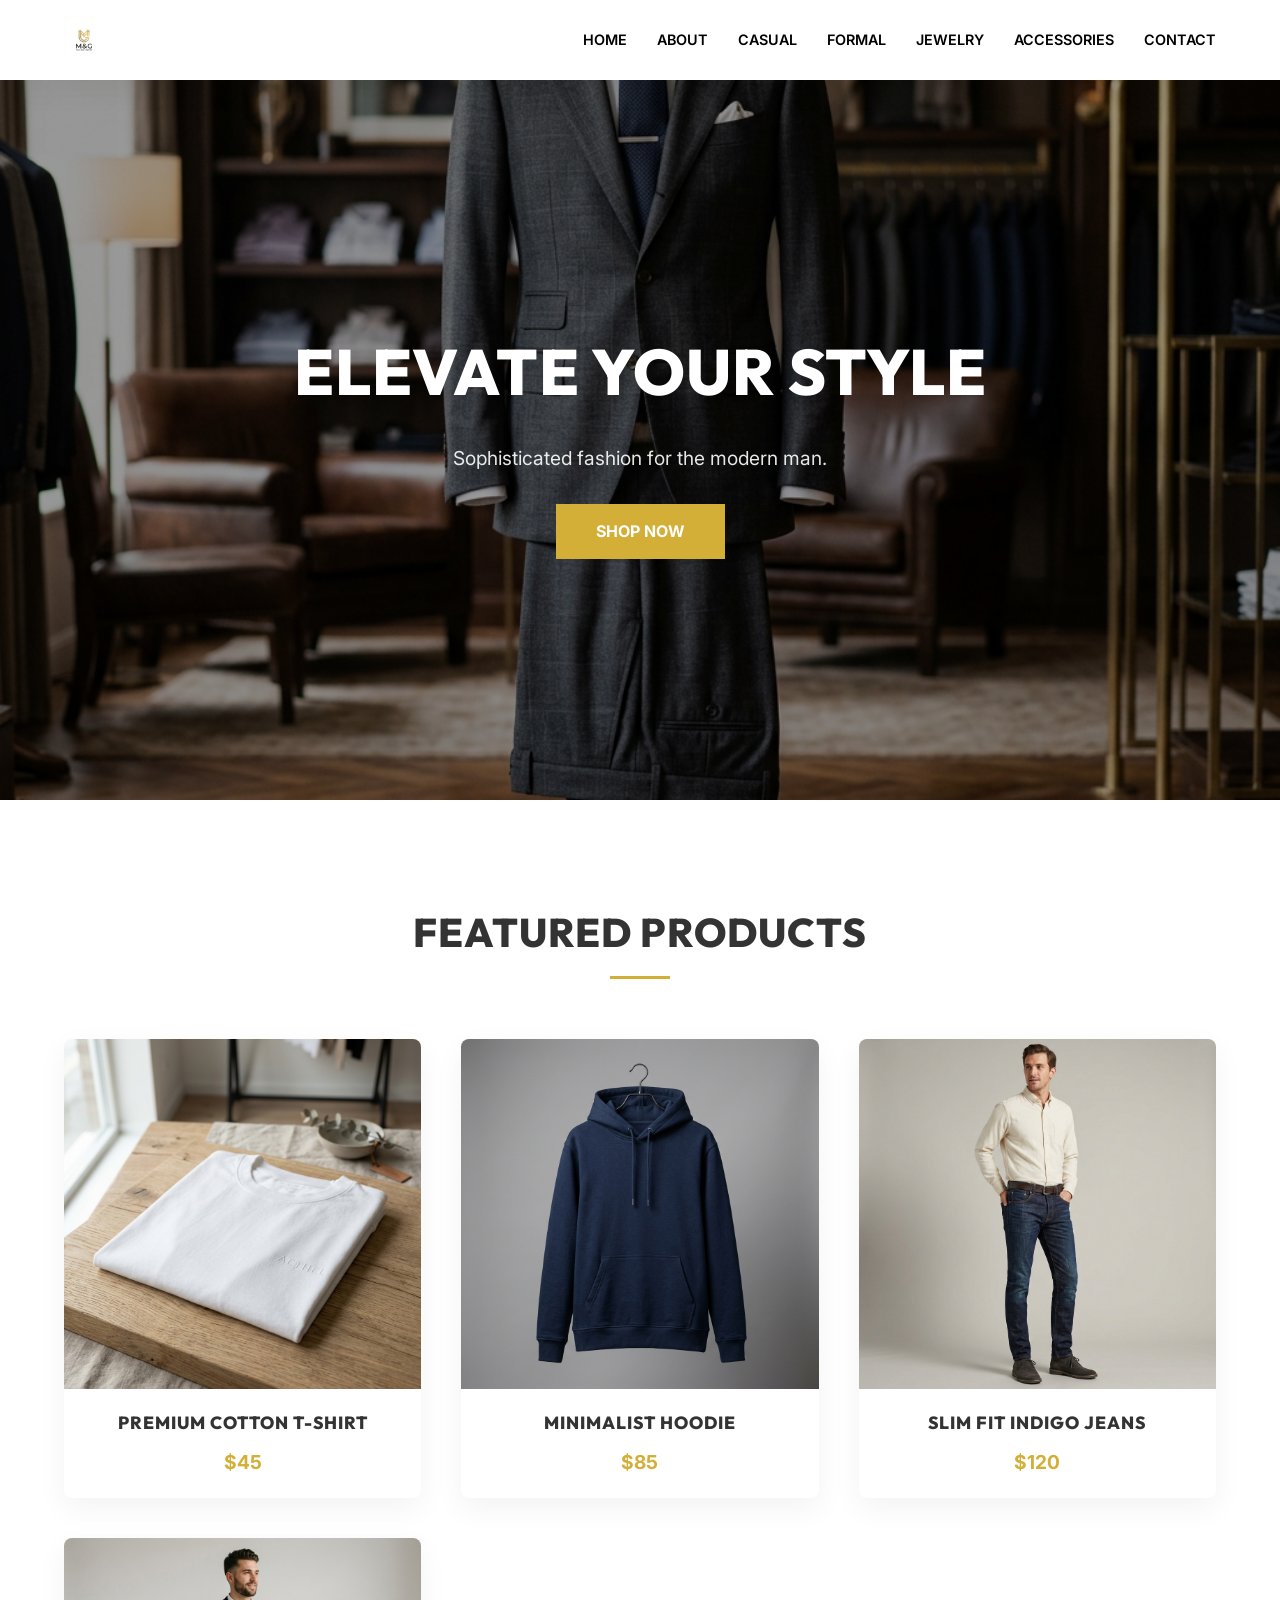
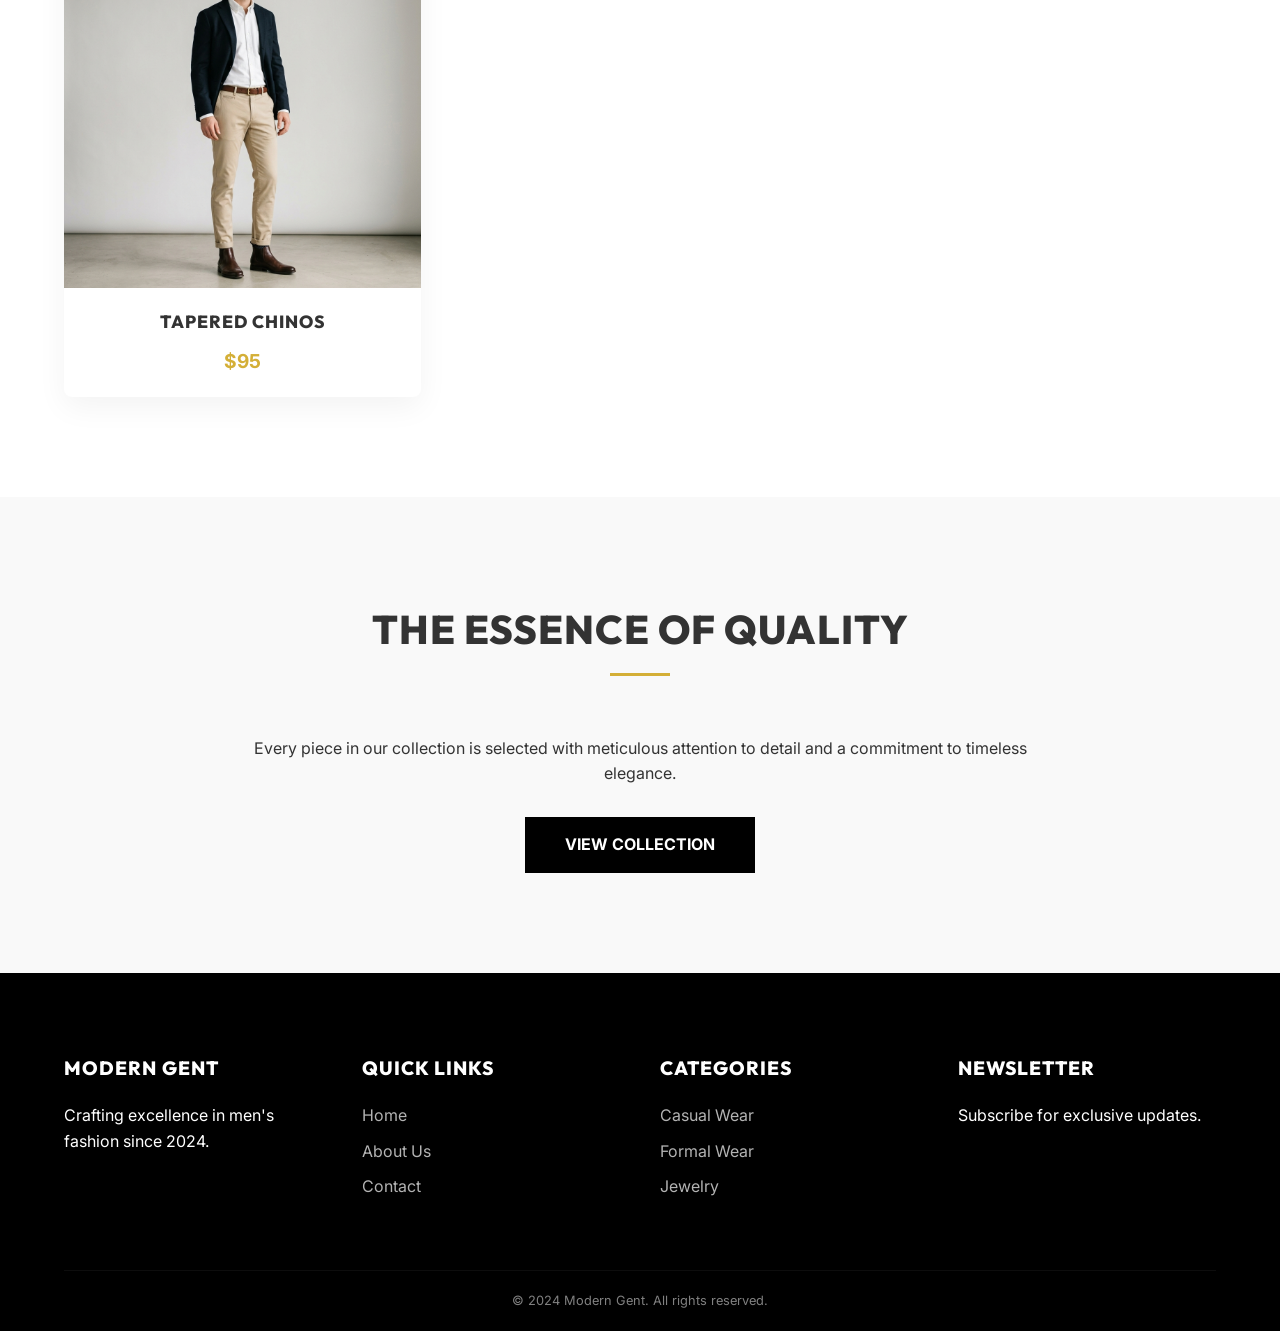
==== index.html @ 3066202d "Add files via upload" ====
<!DOCTYPE html>
<html lang="en">
<head>
    <meta charset="UTF-8">
    <meta name="viewport" content="width=device-width, initial-scale=1.0">
    <title>Modern Gent | Premium Men's Fashion</title>
    <meta name="description" content="Discover the finest collection of men's clothing, from casual wear to formal suits and luxury accessories.">
    <link rel="stylesheet" href="styles.css">
</head>
<body>
    <header>
        <div class="logo">
            <a href="index.html"><img src="public/images/logo.png" alt="Modern Gent"></a>
        </div>
        <nav>
            <ul>
                <li><a href="index.html">Home</a></li>
                <li><a href="about.html">About</a></li>
                <li><a href="casual.html">Casual</a></li>
                <li><a href="formal.html">Formal</a></li>
                <li><a href="jewelry.html">Jewelry</a></li>
                <li><a href="others.html">Accessories</a></li>
                <li><a href="contact.html">Contact</a></li>
            </ul>
        </nav>
    </header>

    <main>
        <section class="hero">
            <div class="hero-content">
                <h1>Elevate Your Style</h1>
                <p>Sophisticated fashion for the modern man.</p>
                <a href="casual.html" class="btn">Shop Now</a>
            </div>
        </section>

        <section id="featured">
            <div class="section-title">
                <h2>Featured Products</h2>
            </div>
            <div id="featured-products" class="product-grid">
                <!-- Products will be injected by app.js -->
            </div>
        </section>

        <section id="banner" style="background: var(--bg-alt); text-align: center;">
            <div class="section-title">
                <h2>The Essence of Quality</h2>
            </div>
            <p style="max-width: 800px; margin: 0 auto 30px;">Every piece in our collection is selected with meticulous attention to detail and a commitment to timeless elegance.</p>
            <a href="formal.html" class="btn" style="background: var(--primary);">View Collection</a>
        </section>
    </main>

    <footer>
        <div class="footer-grid">
            <div class="footer-col">
                <h4>Modern Gent</h4>
                <p>Crafting excellence in men's fashion since 2024.</p>
            </div>
            <div class="footer-col">
                <h4>Quick Links</h4>
                <ul>
                    <li><a href="index.html">Home</a></li>
                    <li><a href="about.html">About Us</a></li>
                    <li><a href="contact.html">Contact</a></li>
                </ul>
            </div>
            <div class="footer-col">
                <h4>Categories</h4>
                <ul>
                    <li><a href="casual.html">Casual Wear</a></li>
                    <li><a href="formal.html">Formal Wear</a></li>
                    <li><a href="jewelry.html">Jewelry</a></li>
                </ul>
            </div>
            <div class="footer-col">
                <h4>Newsletter</h4>
                <p>Subscribe for exclusive updates.</p>
            </div>
        </div>
        <div class="footer-bottom">
            <p>&copy; 2024 Modern Gent. All rights reserved.</p>
        </div>
    </footer>

    <script src="data.js"></script>
    <script src="app.js"></script>
</body>
</html>
---- styles.css ----
@import url('https://fonts.googleapis.com/css2?family=Inter:wght@300;400;600;700&family=Outfit:wght@300;400;600;800&display=swap');

:root {
    --primary: #000000;
    --secondary: #1a1a1a;
    --accent: #d4af37; /* Gold */
    --text: #333333;
    --text-light: #666666;
    --bg: #ffffff;
    --bg-alt: #f9f9f9;
    --white: #ffffff;
    --glass: rgba(255, 255, 255, 0.8);
    --shadow: 0 10px 30px rgba(0, 0, 0, 0.05);
    --transition: all 0.3s cubic-bezier(0.4, 0, 0.2, 1);
}

* {
    margin: 0;
    padding: 0;
    box-sizing: border-box;
}

body {
    font-family: 'Inter', sans-serif;
    color: var(--text);
    background-color: var(--bg);
    line-height: 1.6;
    overflow-x: hidden;
}

h1, h2, h3, h4 {
    font-family: 'Outfit', sans-serif;
    font-weight: 800;
    text-transform: uppercase;
    letter-spacing: 1px;
}

a {
    text-decoration: none;
    color: inherit;
    transition: var(--transition);
}

ul {
    list-style: none;
}

img {
    max-width: 100%;
    display: block;
}

/* Header & Nav */
header {
    position: fixed;
    top: 0;
    left: 0;
    width: 100%;
    padding: 20px 5%;
    display: flex;
    justify-content: space-between;
    align-items: center;
    background: var(--glass);
    backdrop-filter: blur(10px);
    z-index: 1000;
    box-shadow: var(--shadow);
}

.logo img {
    height: 40px;
}

nav ul {
    display: flex;
    gap: 30px;
}

nav ul li a {
    font-size: 0.9rem;
    font-weight: 600;
    text-transform: uppercase;
    color: var(--primary);
}

nav ul li a:hover {
    color: var(--accent);
}

/* Hero Section */
.hero {
    height: 80vh;
    display: flex;
    align-items: center;
    justify-content: center;
    text-align: center;
    background: linear-gradient(rgba(0,0,0,0.4), rgba(0,0,0,0.4)), url('public/images/formal_1.png');
    background-size: cover;
    background-position: center;
    color: var(--white);
    margin-top: 80px;
}

.hero-content h1 {
    font-size: 4rem;
    margin-bottom: 20px;
    animation: fadeInUp 1s ease;
}

.hero-content p {
    font-size: 1.2rem;
    margin-bottom: 30px;
    opacity: 0.9;
}

.btn {
    display: inline-block;
    padding: 15px 40px;
    background: var(--accent);
    color: var(--white);
    font-weight: 700;
    text-transform: uppercase;
    border-radius: 0;
    transition: var(--transition);
}

.btn:hover {
    background: var(--primary);
    transform: translateY(-5px);
}

/* Section Styling */
section {
    padding: 100px 5%;
}

.section-title {
    text-align: center;
    margin-bottom: 60px;
}

.section-title h2 {
    font-size: 2.5rem;
    position: relative;
    padding-bottom: 15px;
}

.section-title h2::after {
    content: '';
    position: absolute;
    bottom: 0;
    left: 50%;
    transform: translateX(-50%);
    width: 60px;
    height: 3px;
    background: var(--accent);
}

/* Grid Layouts */
.product-grid {
    display: grid;
    grid-template-columns: repeat(auto-fill, minmax(280px, 1fr));
    gap: 40px;
}

.product-card {
    background: var(--white);
    border-radius: 8px;
    overflow: hidden;
    box-shadow: var(--shadow);
    transition: var(--transition);
    position: relative;
}

.product-card:hover {
    transform: translateY(-10px);
}

.product-image {
    position: relative;
    overflow: hidden;
    height: 350px;
}

.product-image img {
    width: 100%;
    height: 100%;
    object-fit: cover;
    transition: var(--transition);
}

.product-card:hover .product-image img {
    transform: scale(1.1);
}

.product-info {
    padding: 20px;
    text-align: center;
}

.product-info h3 {
    font-size: 1.1rem;
    margin-bottom: 10px;
}

.product-info .price {
    font-weight: 700;
    color: var(--accent);
    font-size: 1.2rem;
}

/* About Page */
.about-container {
    display: flex;
    align-items: center;
    gap: 50px;
}

.about-text {
    flex: 1;
}

.about-image {
    flex: 1;
}

/* Contact Page */
.contact-container {
    max-width: 800px;
    margin: 0 auto;
}

.contact-form {
    display: flex;
    flex-direction: column;
    gap: 20px;
}

.contact-form input, .contact-form textarea {
    padding: 15px;
    border: 1px solid #ddd;
    font-family: inherit;
}

/* Product Detail Page */
.detail-container {
    display: flex;
    gap: 50px;
    padding-top: 150px;
}

.detail-image {
    flex: 1;
}

.detail-info {
    flex: 1;
}

.detail-info h1 {
    font-size: 3rem;
    margin-bottom: 20px;
}

.detail-info .price {
    font-size: 2rem;
    color: var(--accent);
    margin-bottom: 30px;
}

/* Footer */
footer {
    background: var(--primary);
    color: var(--white);
    padding: 80px 5% 20px;
}

.footer-grid {
    display: grid;
    grid-template-columns: repeat(auto-fit, minmax(200px, 1fr));
    gap: 40px;
    margin-bottom: 60px;
}

.footer-col h4 {
    margin-bottom: 20px;
    font-size: 1.2rem;
}

.footer-col ul li {
    margin-bottom: 10px;
    opacity: 0.7;
}

.footer-col ul li:hover {
    opacity: 1;
    color: var(--accent);
}

.footer-bottom {
    text-align: center;
    padding-top: 20px;
    border-top: 1px solid rgba(255,255,255,0.1);
    font-size: 0.8rem;
    opacity: 0.5;
}

/* Animations */
@keyframes fadeInUp {
    from {
        opacity: 0;
        transform: translateY(30px);
    }
    to {
        opacity: 1;
        transform: translateY(0);
    }
}

/* Mobile Responsive */
@media (max-width: 768px) {
    header {
        flex-direction: column;
        gap: 15px;
    }
    nav ul {
        gap: 15px;
        font-size: 0.7rem;
    }
    .hero-content h1 {
        font-size: 2.5rem;
    }
    .about-container, .detail-container {
        flex-direction: column;
    }
}
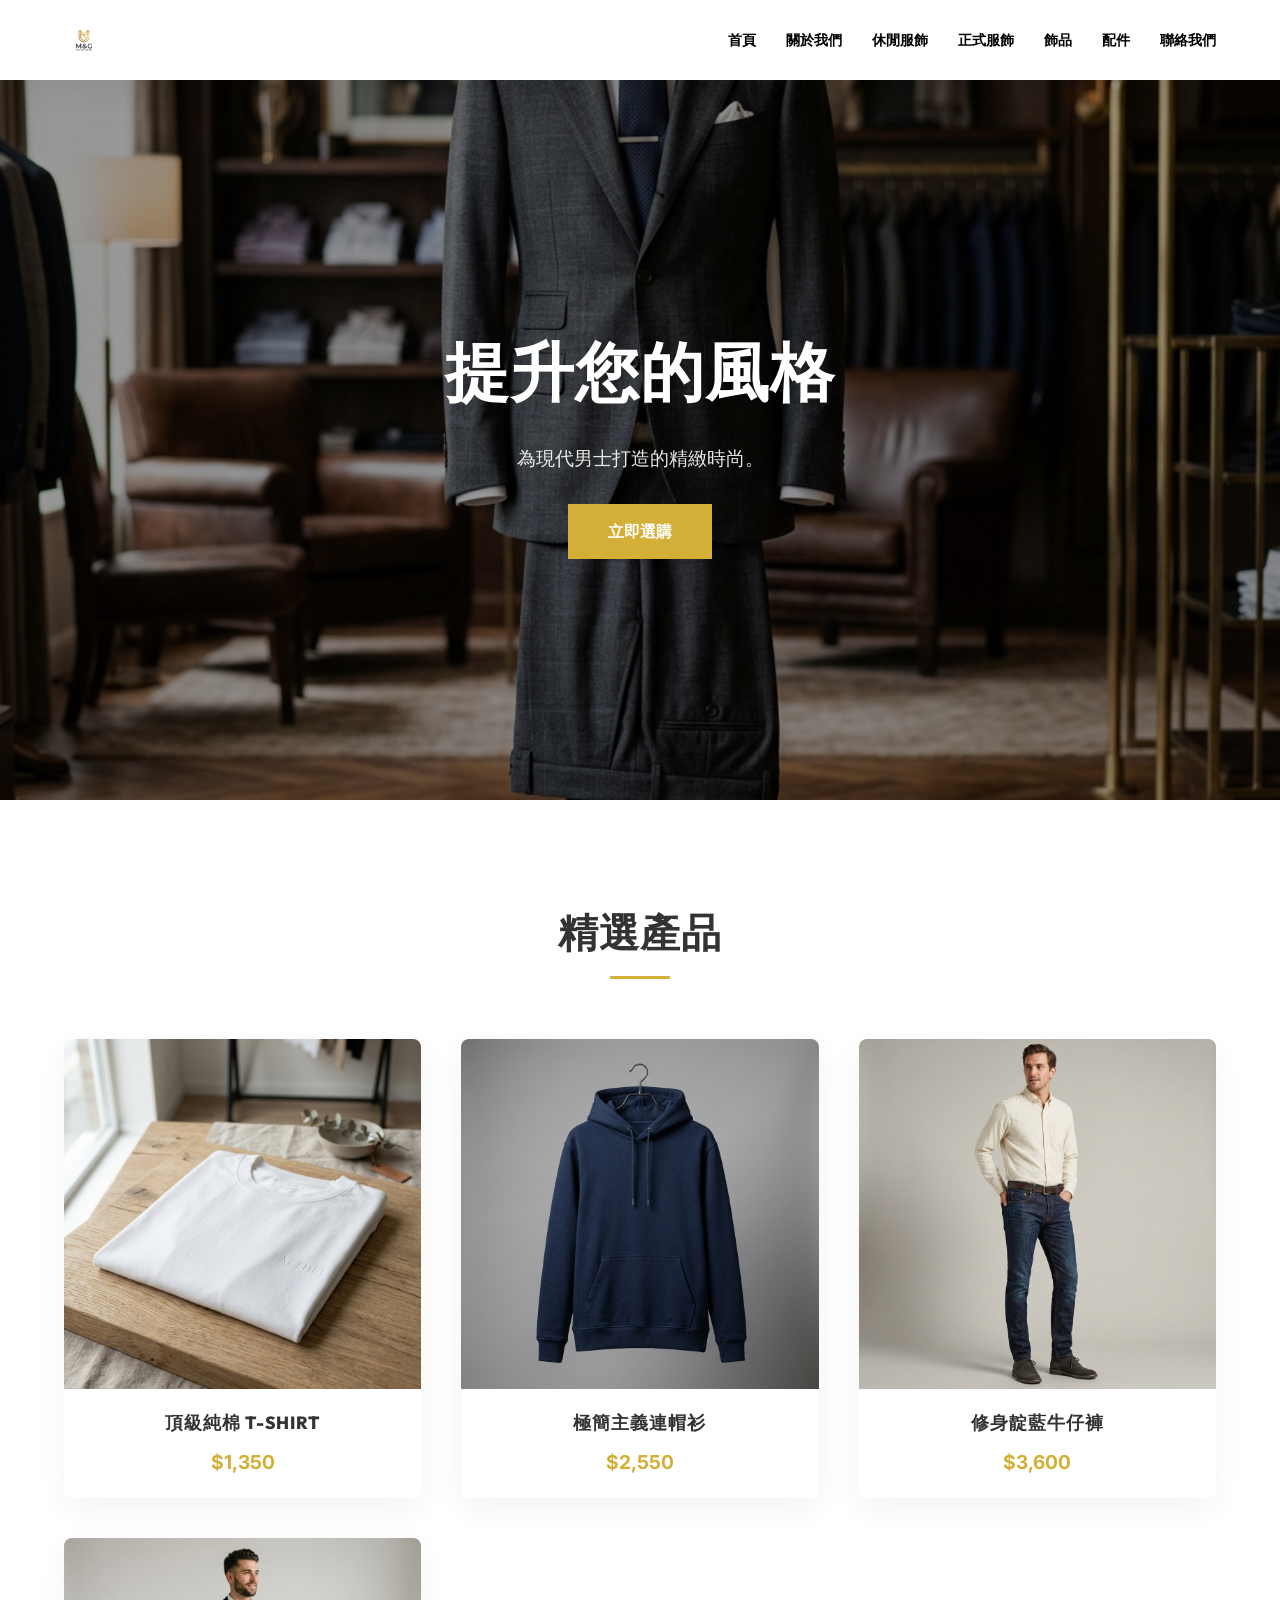
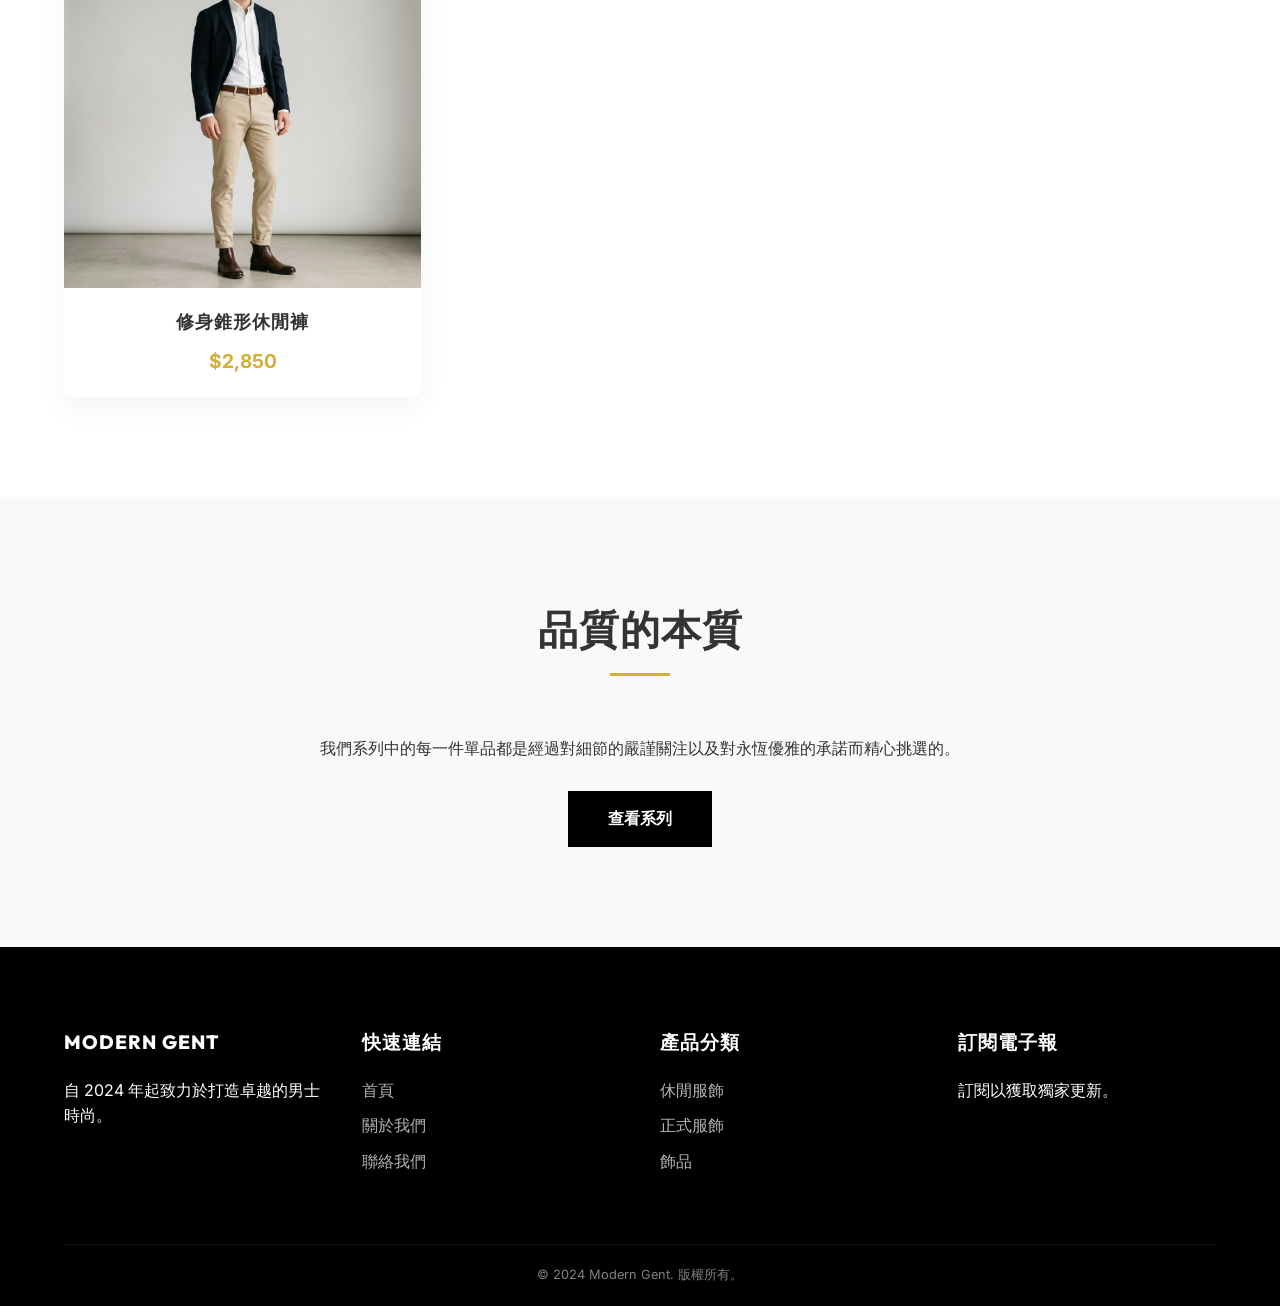
==== commit bd7841c6: "Add files via upload" ====
--- a/index.html
+++ b/index.html
@@ -14,13 +14,13 @@
         </div>
         <nav>
             <ul>
-                <li><a href="index.html">Home</a></li>
-                <li><a href="about.html">About</a></li>
-                <li><a href="casual.html">Casual</a></li>
-                <li><a href="formal.html">Formal</a></li>
-                <li><a href="jewelry.html">Jewelry</a></li>
-                <li><a href="others.html">Accessories</a></li>
-                <li><a href="contact.html">Contact</a></li>
+                <li><a href="index.html">首頁</a></li>
+                <li><a href="about.html">關於我們</a></li>
+                <li><a href="casual.html">休閒服飾</a></li>
+                <li><a href="formal.html">正式服飾</a></li>
+                <li><a href="jewelry.html">飾品</a></li>
+                <li><a href="others.html">配件</a></li>
+                <li><a href="contact.html">聯絡我們</a></li>
             </ul>
         </nav>
     </header>
@@ -28,15 +28,15 @@
     <main>
         <section class="hero">
             <div class="hero-content">
-                <h1>Elevate Your Style</h1>
-                <p>Sophisticated fashion for the modern man.</p>
-                <a href="casual.html" class="btn">Shop Now</a>
+                <h1>提升您的風格</h1>
+                <p>為現代男士打造的精緻時尚。</p>
+                <a href="casual.html" class="btn">立即選購</a>
             </div>
         </section>
 
         <section id="featured">
             <div class="section-title">
-                <h2>Featured Products</h2>
+                <h2>精選產品</h2>
             </div>
             <div id="featured-products" class="product-grid">
                 <!-- Products will be injected by app.js -->
@@ -45,10 +45,10 @@
 
         <section id="banner" style="background: var(--bg-alt); text-align: center;">
             <div class="section-title">
-                <h2>The Essence of Quality</h2>
+                <h2>品質的本質</h2>
             </div>
-            <p style="max-width: 800px; margin: 0 auto 30px;">Every piece in our collection is selected with meticulous attention to detail and a commitment to timeless elegance.</p>
-            <a href="formal.html" class="btn" style="background: var(--primary);">View Collection</a>
+            <p style="max-width: 800px; margin: 0 auto 30px;">我們系列中的每一件單品都是經過對細節的嚴謹關注以及對永恆優雅的承諾而精心挑選的。</p>
+            <a href="formal.html" class="btn" style="background: var(--primary);">查看系列</a>
         </section>
     </main>
 
@@ -56,31 +56,31 @@
         <div class="footer-grid">
             <div class="footer-col">
                 <h4>Modern Gent</h4>
-                <p>Crafting excellence in men's fashion since 2024.</p>
+                <p>自 2024 年起致力於打造卓越的男士時尚。</p>
             </div>
             <div class="footer-col">
-                <h4>Quick Links</h4>
+                <h4>快速連結</h4>
                 <ul>
-                    <li><a href="index.html">Home</a></li>
-                    <li><a href="about.html">About Us</a></li>
-                    <li><a href="contact.html">Contact</a></li>
+                    <li><a href="index.html">首頁</a></li>
+                    <li><a href="about.html">關於我們</a></li>
+                    <li><a href="contact.html">聯絡我們</a></li>
                 </ul>
             </div>
             <div class="footer-col">
-                <h4>Categories</h4>
+                <h4>產品分類</h4>
                 <ul>
-                    <li><a href="casual.html">Casual Wear</a></li>
-                    <li><a href="formal.html">Formal Wear</a></li>
-                    <li><a href="jewelry.html">Jewelry</a></li>
+                    <li><a href="casual.html">休閒服飾</a></li>
+                    <li><a href="formal.html">正式服飾</a></li>
+                    <li><a href="jewelry.html">飾品</a></li>
                 </ul>
             </div>
             <div class="footer-col">
-                <h4>Newsletter</h4>
-                <p>Subscribe for exclusive updates.</p>
+                <h4>訂閱電子報</h4>
+                <p>訂閱以獲取獨家更新。</p>
             </div>
         </div>
         <div class="footer-bottom">
-            <p>&copy; 2024 Modern Gent. All rights reserved.</p>
+            <p>&copy; 2024 Modern Gent. 版權所有。</p>
         </div>
     </footer>
 
